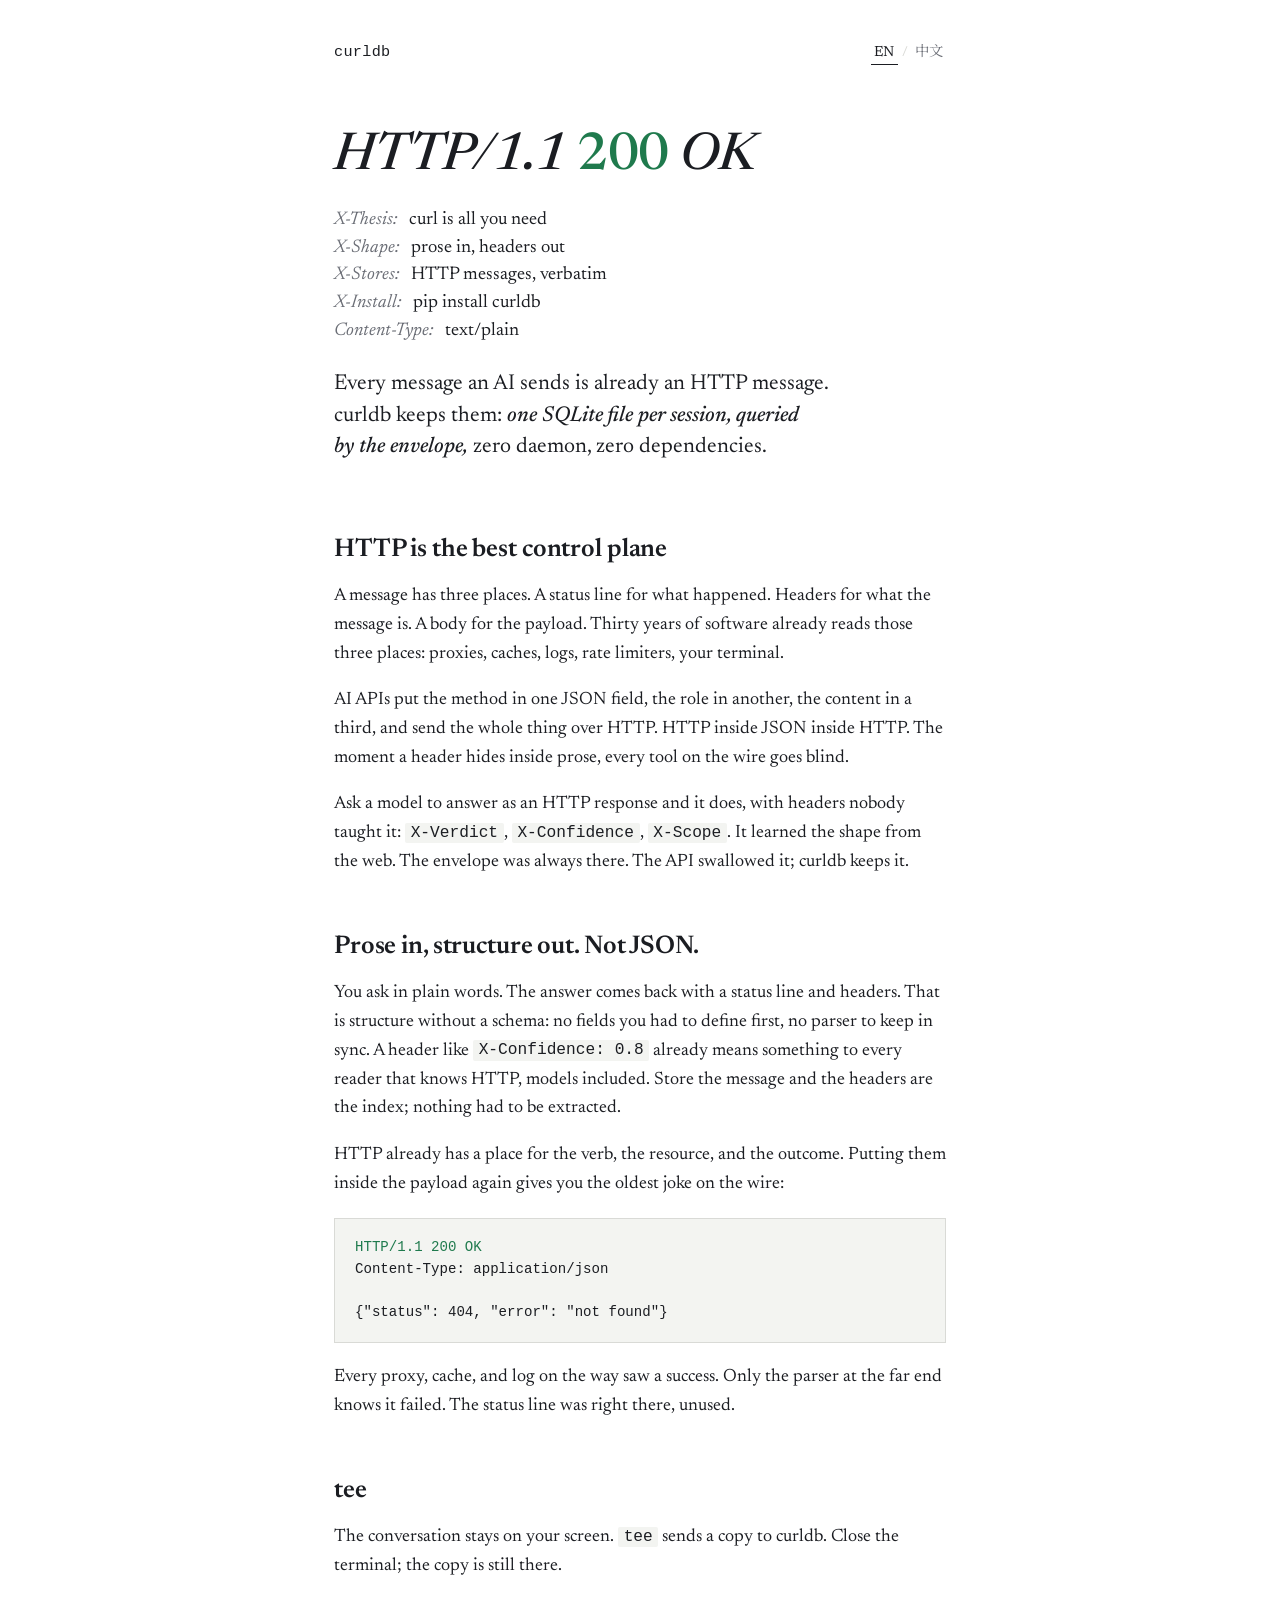
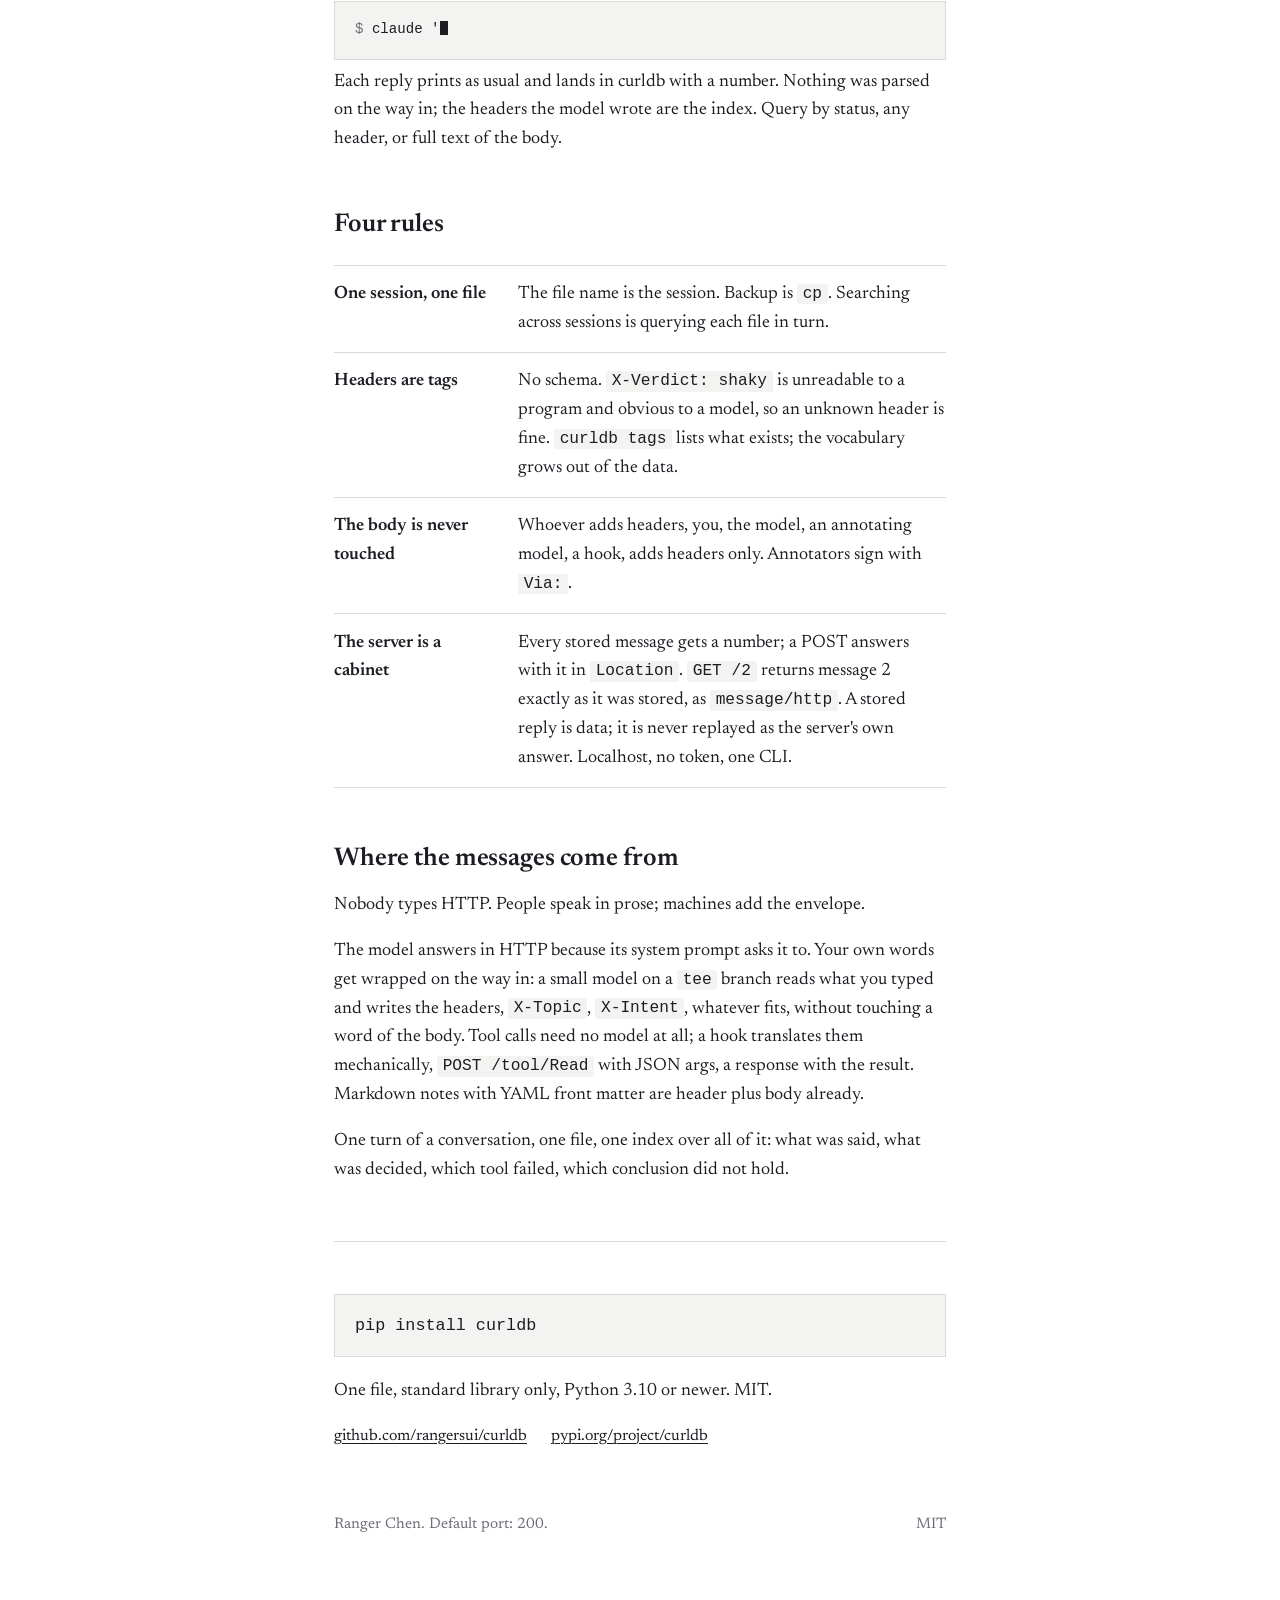
==== docs/index.html @ 44110324 "add landing page" ====
<!DOCTYPE html>
<html lang="en" data-lang="en">
<head>
<meta charset="utf-8">
<meta name="viewport" content="width=device-width, initial-scale=1">
<title>curldb</title>
<meta name="description" content="curldb stores HTTP messages verbatim. One SQLite file per session, zero daemon, zero dependencies. curl is all you need.">
<link rel="preconnect" href="https://fonts.googleapis.com">
<link rel="preconnect" href="https://fonts.gstatic.com" crossorigin>
<link rel="stylesheet" href="https://fonts.googleapis.com/css2?family=Newsreader:ital,opsz,wght@0,6..72,400;0,6..72,500;0,6..72,600;1,6..72,400;1,6..72,500&family=Noto+Serif+SC:wght@400;600&display=swap">
<script>
  (function () {
    var saved = null;
    try { saved = localStorage.getItem("curldb-lang"); } catch (e) {}
    var lang = saved || ((navigator.language || "").toLowerCase().indexOf("zh") === 0 ? "zh" : "en");
    document.documentElement.setAttribute("data-lang", lang);
    document.documentElement.setAttribute("lang", lang === "zh" ? "zh-CN" : "en");
  })();
</script>
<style>
  :root {
    --paper: #FFFFFF;
    --ink: #1B1D22;
    --muted: #6B6E76;
    --rule: #D9DAD6;
    --ok: #1F7A4D;
    --code-bg: #F3F4F1;
    --serif: "Newsreader", "Noto Serif SC", "Source Han Serif SC", "Songti SC", "SimSun", Georgia, "Times New Roman", serif;
    --mono: ui-monospace, "SFMono-Regular", Menlo, Consolas, "Liberation Mono", monospace;
  }
  @media (prefers-color-scheme: dark) {
    :root:not([data-theme="light"]) {
      --paper: #14161A;
      --ink: #E8E6E1;
      --muted: #9A9DA5;
      --rule: #2A2D33;
      --ok: #62C08F;
      --code-bg: #1C1F24;
    }
  }
  :root[data-theme="dark"] {
    --paper: #14161A;
    --ink: #E8E6E1;
    --muted: #9A9DA5;
    --rule: #2A2D33;
    --ok: #62C08F;
    --code-bg: #1C1F24;
  }

  * { box-sizing: border-box; }
  html { background: var(--paper); }
  body {
    margin: 0;
    background: var(--paper);
    color: var(--ink);
    font-family: var(--serif);
    font-size: 1.125rem;
    line-height: 1.6;
    font-optical-sizing: auto;
  }
  a { color: inherit; text-decoration-thickness: 1px; text-underline-offset: 0.18em; }
  a:hover { color: var(--ok); }
  :focus-visible { outline: 2px solid var(--ok); outline-offset: 3px; }

  [data-lang="en"] [data-lang="zh"] { display: none; }
  [data-lang="zh"] [data-lang="en"] { display: none; }
  [data-lang="zh"] body { line-height: 1.85; }

  .page {
    max-width: 66ch;
    margin: 0 auto;
    padding: 2.5rem 1.5rem 5rem;
  }

  header.top {
    display: flex;
    justify-content: space-between;
    align-items: baseline;
    gap: 1rem;
    margin-bottom: 4rem;
  }
  .brand {
    font-family: var(--mono);
    font-size: 0.95rem;
    letter-spacing: 0.02em;
  }
  .lang {
    display: flex;
    gap: 0.25rem;
    font-size: 0.9rem;
  }
  .lang button {
    font: inherit;
    font-family: var(--serif);
    background: none;
    border: 0;
    border-bottom: 1px solid transparent;
    color: var(--muted);
    padding: 0 0.2rem;
    cursor: pointer;
  }
  .lang button[aria-pressed="true"] {
    color: var(--ink);
    border-bottom-color: var(--ink);
  }
  .lang span { color: var(--rule); }

  /* The hero is an HTTP response, set in serif. */
  .response {
    margin: 0 0 4.5rem;
  }
  .response .status {
    font-style: italic;
    font-weight: 500;
    font-size: clamp(2rem, 6vw, 3.25rem);
    line-height: 1.1;
    letter-spacing: -0.01em;
    margin: 0 0 1.25rem;
    text-wrap: balance;
  }
  .response .status .code { color: var(--ok); font-style: normal; font-variant-numeric: tabular-nums; }
  .response .headers {
    margin: 0;
    padding: 0;
    list-style: none;
    font-size: 1.15rem;
    line-height: 1.5;
  }
  .response .headers li { display: flex; gap: 0.6em; flex-wrap: wrap; }
  .response .headers .name { color: var(--muted); font-style: italic; }
  .response .headers .name::after { content: ":"; }
  .response .blank { height: 1.4em; }
  .response .body {
    font-size: 1.35rem;
    line-height: 1.45;
    margin: 0;
    text-wrap: balance;
  }
  .response .body em { font-style: italic; font-weight: 500; }

  h2 {
    font-weight: 600;
    font-size: 1.6rem;
    line-height: 1.2;
    letter-spacing: -0.005em;
    margin: 3.5rem 0 1rem;
    text-wrap: balance;
  }
  p { margin: 0 0 1.1rem; }
  p.note { color: var(--muted); font-size: 1rem; }

  pre {
    font-family: var(--mono);
    font-size: 0.88rem;
    line-height: 1.55;
    background: var(--code-bg);
    border: 1px solid var(--rule);
    padding: 1.1rem 1.25rem;
    margin: 1.25rem 0;
    overflow-x: auto;
    tab-size: 4;
  }
  pre .p { color: var(--muted); }
  pre .ok { color: var(--ok); }

  /* Terminal demo: typed on first sight, scrolls like a real one. */
  pre.terminal {
    max-height: 22rem;
    overflow-y: auto;
    overflow-x: hidden;
    white-space: pre-wrap;
    overflow-wrap: anywhere;
    margin-bottom: 0.5rem;
    scrollbar-width: none;
  }
  pre.terminal::-webkit-scrollbar { display: none; }
  pre.terminal .cmd .p { color: var(--muted); }
  pre.terminal .cursor {
    display: inline-block;
    width: 0.55em;
    height: 1.05em;
    background: var(--ink);
    vertical-align: -0.15em;
    margin-left: 0.05em;
    animation: blink 1s steps(1) infinite;
  }
  @keyframes blink { 50% { opacity: 0; } }
  button.replay {
    font: inherit;
    font-family: var(--mono);
    font-size: 0.8rem;
    color: var(--muted);
    background: none;
    border: 0;
    padding: 0;
    cursor: pointer;
    text-decoration: underline;
    text-underline-offset: 0.2em;
  }
  button.replay:hover { color: var(--ok); }
  @media (prefers-reduced-motion: reduce) {
    pre.terminal .cursor { animation: none; }
  }
  code {
    font-family: var(--mono);
    font-size: 0.9em;
    background: var(--code-bg);
    padding: 0.08em 0.35em;
    border-radius: 2px;
  }
  pre code { background: none; padding: 0; font-size: inherit; }

  dl { margin: 1.5rem 0 0; padding: 0; }
  dl div {
    display: grid;
    grid-template-columns: minmax(10ch, 16ch) 1fr;
    gap: 0 1.5rem;
    padding: 0.9rem 0;
    border-top: 1px solid var(--rule);
  }
  dl div:last-child { border-bottom: 1px solid var(--rule); }
  dt { font-weight: 600; margin: 0; }
  dd { margin: 0; color: var(--ink); }
  @media (max-width: 30rem) {
    dl div { grid-template-columns: 1fr; gap: 0.25rem; }
  }

  .install {
    margin-top: 3.5rem;
    padding-top: 2rem;
    border-top: 1px solid var(--rule);
  }
  .install pre { font-size: 1.05rem; }
  .links { display: flex; flex-wrap: wrap; gap: 1.5rem; font-size: 1rem; margin-top: 1rem; }

  footer {
    margin-top: 4rem;
    color: var(--muted);
    font-size: 0.95rem;
    display: flex;
    justify-content: space-between;
    flex-wrap: wrap;
    gap: 1rem;
  }
</style>
</head>
<body>
<div class="page">

<header class="top">
  <div class="brand">curldb</div>
  <nav class="lang" aria-label="Language">
    <button type="button" data-set-lang="en" aria-pressed="true">EN</button>
    <span aria-hidden="true">/</span>
    <button type="button" data-set-lang="zh" aria-pressed="false">中文</button>
  </nav>
</header>

<!-- ============================ EN ============================ -->
<main data-lang="en">

<section class="response" aria-label="curldb in one HTTP response">
  <h1 class="status">HTTP/1.1 <span class="code">200</span> OK</h1>
  <ul class="headers">
    <li><span class="name">X-Thesis</span><span>curl is all you need</span></li>
    <li><span class="name">X-Shape</span><span>prose in, headers out</span></li>
    <li><span class="name">X-Stores</span><span>HTTP messages, verbatim</span></li>
    <li><span class="name">X-Install</span><span>pip install curldb</span></li>
    <li><span class="name">Content-Type</span><span>text/plain</span></li>
  </ul>
  <div class="blank"></div>
  <p class="body">Every message an AI sends is already an HTTP message. curldb keeps them: <em>one SQLite file per session, queried by the envelope,</em> zero daemon, zero dependencies.</p>
</section>

<h2>HTTP is the best control plane</h2>
<p>A message has three places. A status line for what happened. Headers for what the message is. A body for the payload. Thirty years of software already reads those three places: proxies, caches, logs, rate limiters, your terminal.</p>
<p>AI APIs put the method in one JSON field, the role in another, the content in a third, and send the whole thing over HTTP. HTTP inside JSON inside HTTP. The moment a header hides inside prose, every tool on the wire goes blind.</p>
<p>Ask a model to answer as an HTTP response and it does, with headers nobody taught it: <code>X-Verdict</code>, <code>X-Confidence</code>, <code>X-Scope</code>. It learned the shape from the web. The envelope was always there. The API swallowed it; curldb keeps it.</p>

<h2>Prose in, structure out. Not JSON.</h2>
<p>You ask in plain words. The answer comes back with a status line and headers. That is structure without a schema: no fields you had to define first, no parser to keep in sync. A header like <code>X-Confidence: 0.8</code> already means something to every reader that knows HTTP, models included. Store the message and the headers are the index; nothing had to be extracted.</p>
<p>HTTP already has a place for the verb, the resource, and the outcome. Putting them inside the payload again gives you the oldest joke on the wire:</p>
<pre><code><span class="ok">HTTP/1.1 200 OK</span>
Content-Type: application/json

{"status": 404, "error": "not found"}</code></pre>
<p>Every proxy, cache, and log on the way saw a success. Only the parser at the far end knows it failed. The status line was right there, unused.</p>

<h2>tee</h2>
<p>The conversation stays on your screen. <code>tee</code> sends a copy to curldb. Close the terminal; the copy is still there.</p>
<pre class="terminal" tabindex="0">$ claude 'how do I design a REST API for a todo app?' | tee /dev/tty | curldb add
HTTP/1.1 200 OK
X-Scope: design
X-Confidence: 0.8

Nouns, not verbs. /todos and /todos/42. POST creates, PATCH edits, DELETE removes. Let status codes carry the outcome.
#1 200 +2 headers

$ claude 'latest news on Rust async?' | tee /dev/tty | curldb add
HTTP/1.1 200 OK
X-Scope: news
X-Confidence: 0.6

Async closures stabilised. The runtime story is unchanged: pick one, stay on it.
#2 200 +2 headers

$ curldb query 'header:X-Scope=design'
      1  09-11 11:13   200   Nouns, not verbs. /todos and /todos/42. POST creates

$ curldb tags
  X-Scope: design(1) news(1)
  X-Confidence: 0.8(1) 0.6(1)
</pre>
<button type="button" class="replay" data-replay hidden><span data-lang="en">replay</span><span data-lang="zh">重放</span></button>
<p>Each reply prints as usual and lands in curldb with a number. Nothing was parsed on the way in; the headers the model wrote are the index. Query by status, any header, or full text of the body.</p>

<h2>Four rules</h2>
<dl>
  <div><dt>One session, one file</dt><dd>The file name is the session. Backup is <code>cp</code>. Searching across sessions is querying each file in turn.</dd></div>
  <div><dt>Headers are tags</dt><dd>No schema. <code>X-Verdict: shaky</code> is unreadable to a program and obvious to a model, so an unknown header is fine. <code>curldb tags</code> lists what exists; the vocabulary grows out of the data.</dd></div>
  <div><dt>The body is never touched</dt><dd>Whoever adds headers, you, the model, an annotating model, a hook, adds headers only. Annotators sign with <code>Via:</code>.</dd></div>
  <div><dt>The server is a cabinet</dt><dd>Every stored message gets a number; a POST answers with it in <code>Location</code>. <code>GET /2</code> returns message 2 exactly as it was stored, as <code>message/http</code>. A stored reply is data; it is never replayed as the server's own answer. Localhost, no token, one CLI.</dd></div>
</dl>

<h2>Where the messages come from</h2>
<p>Nobody types HTTP. People speak in prose; machines add the envelope.</p>
<p>The model answers in HTTP because its system prompt asks it to. Your own words get wrapped on the way in: a small model on a <code>tee</code> branch reads what you typed and writes the headers, <code>X-Topic</code>, <code>X-Intent</code>, whatever fits, without touching a word of the body. Tool calls need no model at all; a hook translates them mechanically, <code>POST /tool/Read</code> with JSON args, a response with the result. Markdown notes with YAML front matter are header plus body already.</p>
<p>One turn of a conversation, one file, one index over all of it: what was said, what was decided, which tool failed, which conclusion did not hold.</p>

<section class="install">
  <pre><code>pip install curldb</code></pre>
  <p>One file, standard library only, Python 3.10 or newer. MIT.</p>
  <div class="links">
    <a href="https://github.com/rangersui/curldb">github.com/rangersui/curldb</a>
    <a href="https://pypi.org/project/curldb/">pypi.org/project/curldb</a>
  </div>
</section>

</main>

<!-- ============================ ZH ============================ -->
<main data-lang="zh">

<section class="response" aria-label="用一条 HTTP response 说明 curldb">
  <h1 class="status">HTTP/1.1 <span class="code">200</span> OK</h1>
  <ul class="headers">
    <li><span class="name">X-Thesis</span><span>curl is all you need</span></li>
    <li><span class="name">X-Shape</span><span>prose in, headers out</span></li>
    <li><span class="name">X-Stores</span><span>HTTP 消息,原样</span></li>
    <li><span class="name">X-Install</span><span>pip install curldb</span></li>
    <li><span class="name">Content-Type</span><span>text/plain</span></li>
  </ul>
  <div class="blank"></div>
  <p class="body">AI 发出的每条消息本来就是一条 HTTP 消息。curldb 把它们留下来:<em>一个 session 一个 SQLite 文件,按信封查,</em>零进程,零依赖。</p>
</section>

<h2>HTTP 是最好的控制面</h2>
<p>一条消息有三个位置。状态行说发生了什么,header 说这条消息是什么,body 是载荷。三十年的软件都认得这三个位置:代理、缓存、日志、限流器、你的终端。</p>
<p>AI API 把方法放进一个 JSON 字段,角色放进另一个,内容放进第三个,再整个用 HTTP 发出去。HTTP 里套 JSON 再套 HTTP。header 一旦藏进正文,线上的每个工具都瞎了。</p>
<p>让模型用 HTTP response 回答,它就会,还带着没人教过它的 header:<code>X-Verdict</code>、<code>X-Confidence</code>、<code>X-Scope</code>。它从整个 web 学会了这个形状。信封一直都在,API 把它吞了,curldb 把它留下。</p>

<h2>进去是白话,出来是结构。不是 JSON。</h2>
<p>你用白话问,回答带着状态行和 header 回来。这是没有 schema 的结构:不用先定义字段,不用维护解析器。<code>X-Confidence: 0.8</code> 这样一行,每个懂 HTTP 的读者一看就明白,模型也算。把消息存下来,header 就是索引,什么都不用抽取。</p>
<p>动词、资源、结果,HTTP 里本来就各有各的位置。再往 payload 里塞一遍,就是线上最老的那个笑话:</p>
<pre><code><span class="ok">HTTP/1.1 200 OK</span>
Content-Type: application/json

{"status": 404, "error": "not found"}</code></pre>
<p>一路上的代理、缓存、日志看到的都是成功,只有最末端那个解析器知道失败了。状态行就在那,没人用。</p>

<h2>tee</h2>
<p>对话照常在你屏幕上。<code>tee</code> 分一份给 curldb。关掉终端,那一份还在。</p>
<pre class="terminal" tabindex="0">$ claude 'how do I design a REST API for a todo app?' | tee /dev/tty | curldb add
HTTP/1.1 200 OK
X-Scope: design
X-Confidence: 0.8

Nouns, not verbs. /todos and /todos/42. POST creates, PATCH edits, DELETE removes. Let status codes carry the outcome.
#1 200 +2 headers

$ claude 'latest news on Rust async?' | tee /dev/tty | curldb add
HTTP/1.1 200 OK
X-Scope: news
X-Confidence: 0.6

Async closures stabilised. The runtime story is unchanged: pick one, stay on it.
#2 200 +2 headers

$ curldb query 'header:X-Scope=design'
      1  09-11 11:13   200   Nouns, not verbs. /todos and /todos/42. POST creates

$ curldb tags
  X-Scope: design(1) news(1)
  X-Confidence: 0.8(1) 0.6(1)
</pre>
<button type="button" class="replay" data-replay hidden><span data-lang="en">replay</span><span data-lang="zh">重放</span></button>
<p>每条回答照常打印出来,同时进了 curldb,拿到一个编号。进去的路上什么都没解析,模型自己写的 header 就是索引。按 status、任意 header、body 全文查。</p>

<h2>四条规矩</h2>
<dl>
  <div><dt>一个 session 一个文件</dt><dd>文件名就是 session。备份是 <code>cp</code>。跨 session 查就是对每个文件各查一遍。</dd></div>
  <div><dt>header 是 tag</dt><dd>没有 schema。<code>X-Verdict: shaky</code> 程序读不懂,模型一看就懂,所以没见过的 header 也没关系。<code>curldb tags</code> 列出库里有什么,词表从数据里长出来。</dd></div>
  <div><dt>body 永远原样</dt><dd>加 header 的人,你、模型、标注模型、hook,只加 header。标注者用 <code>Via:</code> 留名。</dd></div>
  <div><dt>server 是档案柜</dt><dd>每条存进去的消息有一个编号,POST 的回复在 <code>Location</code> 里告诉你。<code>GET /2</code> 取回第 2 条,和存进去时一个字节不差,类型是 <code>message/http</code>。存的回答是数据,永远不当 server 自己的回答回放。只绑 localhost,没有 token,一个 CLI。</dd></div>
</dl>

<h2>消息从哪来</h2>
<p>没人手写 HTTP。人说人话,信封机器来套。</p>
<p>模型用 HTTP 回答,因为 system prompt 要求它这么做。你自己的话在进门的路上被套上信封:<code>tee</code> 分出一支给一个小模型,它读你打的字、写 header,<code>X-Topic</code>、<code>X-Intent</code>,合适什么写什么,body 一个字不碰。工具调用连模型都不用,一个 hook 机械翻译,<code>POST /tool/Read</code> 带 JSON 参数,response 带结果。带 YAML front matter 的 markdown 笔记,本来就是 header 加 body。</p>
<p>一段对话,一个文件,一个索引盖住全部:说了什么,定了什么,哪个工具失败了,哪个结论没站住。</p>

<section class="install">
  <pre><code>pip install curldb</code></pre>
  <p>一个文件,只用标准库,Python 3.10 以上。MIT。</p>
  <div class="links">
    <a href="https://github.com/rangersui/curldb">github.com/rangersui/curldb</a>
    <a href="https://pypi.org/project/curldb/">pypi.org/project/curldb</a>
  </div>
</section>

</main>

<footer>
  <span data-lang="en">Ranger Chen. Default port: 200.</span>
  <span data-lang="zh">Ranger Chen。默认端口:200。</span>
  <span>MIT</span>
</footer>

</div>
<script>
  (function () {
    var root = document.documentElement;
    var buttons = document.querySelectorAll("[data-set-lang]");
    function apply(lang) {
      root.setAttribute("data-lang", lang);
      root.setAttribute("lang", lang === "zh" ? "zh-CN" : "en");
      for (var i = 0; i < buttons.length; i++) {
        buttons[i].setAttribute("aria-pressed", buttons[i].getAttribute("data-set-lang") === lang ? "true" : "false");
      }
      try { localStorage.setItem("curldb-lang", lang); } catch (e) {}
    }
    for (var i = 0; i < buttons.length; i++) {
      buttons[i].addEventListener("click", function () { apply(this.getAttribute("data-set-lang")); });
    }
    apply(root.getAttribute("data-lang") || "en");
  })();

  // Terminal demo. The static transcript is the source; with motion
  // allowed it is retyped command by command the first time it scrolls
  // into view, and can be replayed. Without JS or with reduced motion the
  // transcript stays as written.
  (function () {
    var reduce = window.matchMedia && window.matchMedia("(prefers-reduced-motion: reduce)").matches;
    var terminals = document.querySelectorAll("pre.terminal");

    function classify(line) {
      if (line.indexOf("$ ") === 0) return "cmd";
      if (/^HTTP\/1\.1 [23]\d\d/.test(line)) return "ok";
      return "out";
    }

    function lineNode(pre, line, cls) {
      var span = document.createElement("span");
      span.className = cls;
      if (cls === "cmd") {
        var p = document.createElement("span");
        p.className = "p";
        p.textContent = "$";
        span.appendChild(p);
        span.appendChild(document.createTextNode(line.slice(1)));
      } else {
        span.textContent = line;
      }
      pre.appendChild(span);
      pre.appendChild(document.createTextNode("\n"));
      pre.scrollTop = pre.scrollHeight;
      return span;
    }

    function renderStatic(pre, lines) {
      pre.textContent = "";
      for (var i = 0; i < lines.length; i++) lineNode(pre, lines[i], classify(lines[i]));
    }

    function play(pre, lines, done) {
      if (pre.dataset.playing === "1") return;
      pre.dataset.playing = "1";
      pre.textContent = "";
      pre.scrollTop = 0;
      var cursor = document.createElement("span");
      cursor.className = "cursor";
      var i = 0;

      function finish() {
        pre.appendChild(cursor);
        pre.dataset.playing = "0";
        if (done) done();
      }

      function typeCommand(line, cb) {
        var span = document.createElement("span");
        span.className = "cmd";
        var p = document.createElement("span");
        p.className = "p";
        p.textContent = "$";
        span.appendChild(p);
        var text = document.createTextNode(" ");
        span.appendChild(text);
        pre.appendChild(span);
        pre.appendChild(cursor);
        var k = 2;
        (function tick() {
          if (k < line.length) {
            text.data += line.charAt(k++);
            pre.scrollTop = pre.scrollHeight;
            setTimeout(tick, 28 + Math.random() * 45);
          } else {
            setTimeout(function () {
              pre.removeChild(cursor);
              pre.appendChild(document.createTextNode("\n"));
              cb();
            }, 380);
          }
        })();
      }

      function next() {
        if (i >= lines.length) { finish(); return; }
        var line = lines[i++];
        var cls = classify(line);
        if (cls === "cmd") {
          setTimeout(function () { typeCommand(line, next); }, i === 1 ? 300 : 700);
        } else {
          lineNode(pre, line, cls);
          setTimeout(next, line === "" ? 140 : 55);
        }
      }
      next();
    }

    Array.prototype.forEach.call(terminals, function (pre) {
      var lines = pre.textContent.replace(/\n$/, "").split("\n");
      var replay = pre.nextElementSibling;
      if (!(replay && replay.hasAttribute("data-replay"))) replay = null;
      renderStatic(pre, lines);
      if (reduce) return;

      function run() {
        play(pre, lines, function () { if (replay) replay.hidden = false; });
      }
      if (replay) replay.addEventListener("click", function () { replay.hidden = true; run(); });

      if ("IntersectionObserver" in window) {
        var seen = false;
        var io = new IntersectionObserver(function (entries) {
          entries.forEach(function (entry) {
            if (entry.isIntersecting && !seen) { seen = true; io.disconnect(); run(); }
          });
        }, { threshold: 0.35 });
        io.observe(pre);
      } else {
        run();
      }
    });
  })();
</script>
</body>
</html>
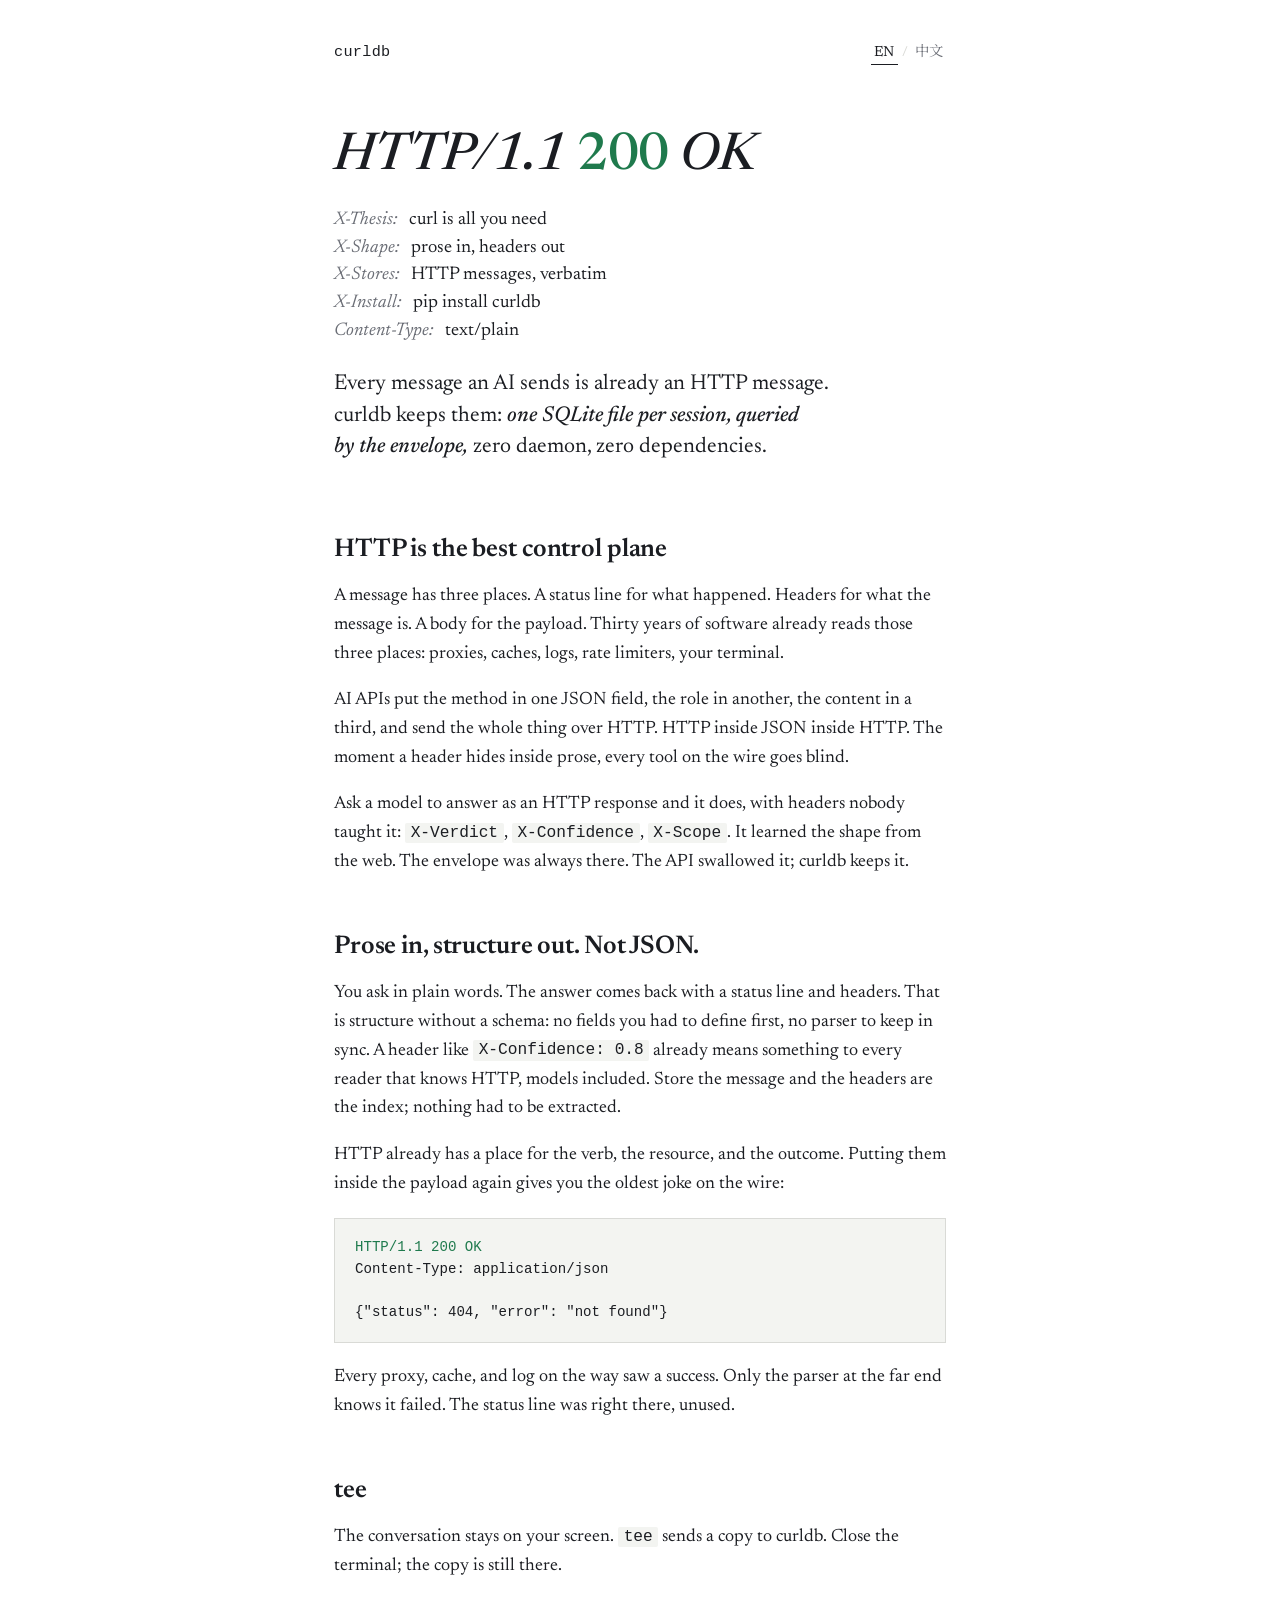
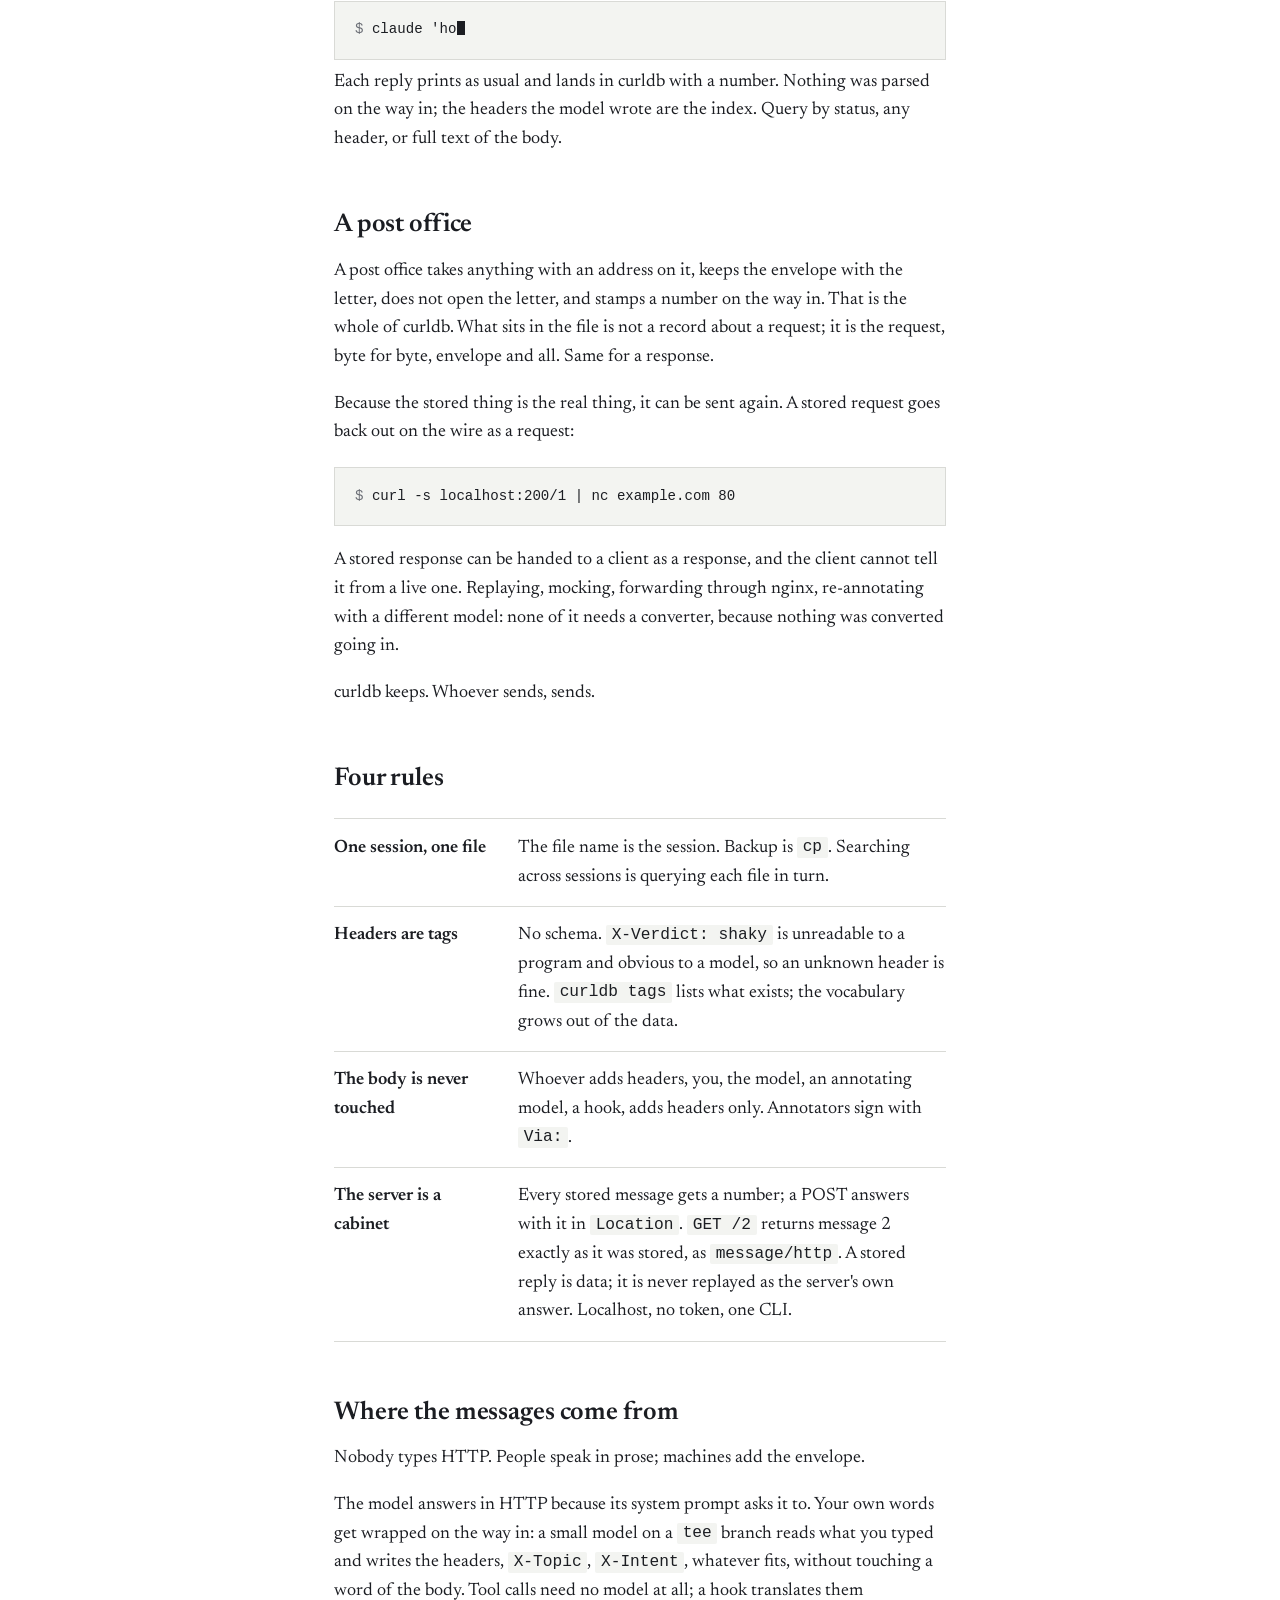
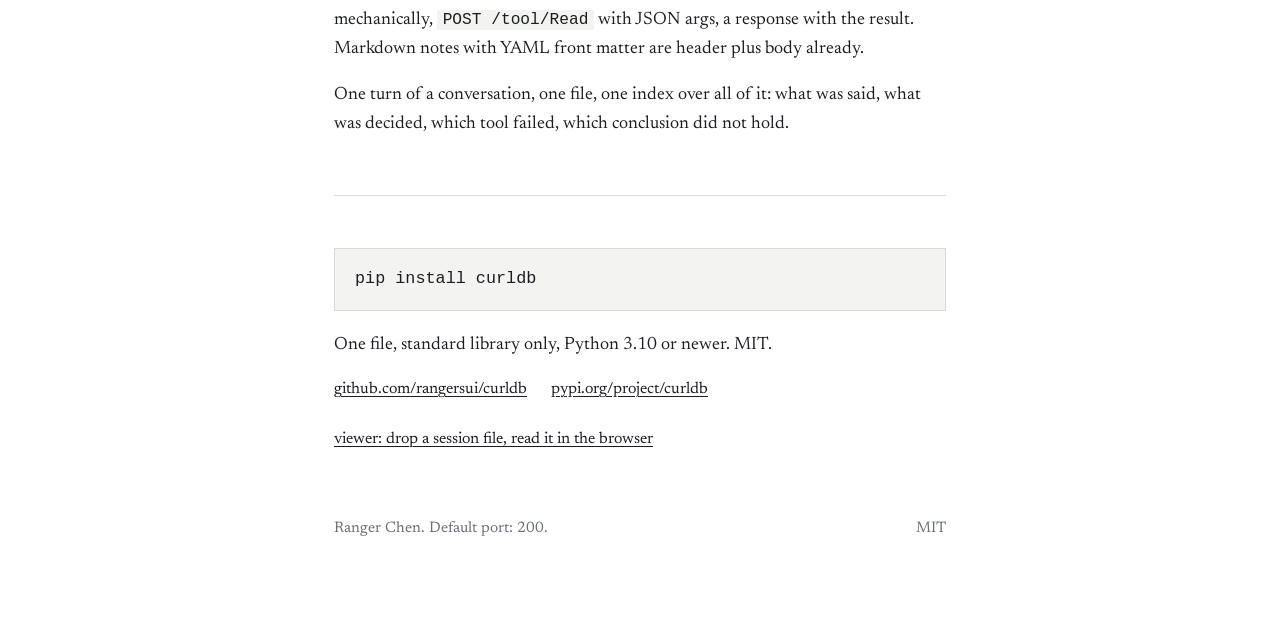
==== commit 15d5efcb: "add viewer and routes" ====
--- a/docs/index.html
+++ b/docs/index.html
@@ -314,6 +314,13 @@
 <button type="button" class="replay" data-replay hidden><span data-lang="en">replay</span><span data-lang="zh">重放</span></button>
 <p>Each reply prints as usual and lands in curldb with a number. Nothing was parsed on the way in; the headers the model wrote are the index. Query by status, any header, or full text of the body.</p>
 
+<h2>A post office</h2>
+<p>A post office takes anything with an address on it, keeps the envelope with the letter, does not open the letter, and stamps a number on the way in. That is the whole of curldb. What sits in the file is not a record about a request; it is the request, byte for byte, envelope and all. Same for a response.</p>
+<p>Because the stored thing is the real thing, it can be sent again. A stored request goes back out on the wire as a request:</p>
+<pre><code><span class="p">$</span> curl -s localhost:200/1 | nc example.com 80</code></pre>
+<p>A stored response can be handed to a client as a response, and the client cannot tell it from a live one. Replaying, mocking, forwarding through nginx, re-annotating with a different model: none of it needs a converter, because nothing was converted going in.</p>
+<p>curldb keeps. Whoever sends, sends.</p>
+
 <h2>Four rules</h2>
 <dl>
   <div><dt>One session, one file</dt><dd>The file name is the session. Backup is <code>cp</code>. Searching across sessions is querying each file in turn.</dd></div>
@@ -333,6 +340,7 @@
   <div class="links">
     <a href="https://github.com/rangersui/curldb">github.com/rangersui/curldb</a>
     <a href="https://pypi.org/project/curldb/">pypi.org/project/curldb</a>
+    <a href="viewer.html">viewer: drop a session file, read it in the browser</a>
   </div>
 </section>
 
@@ -396,6 +404,13 @@
 <button type="button" class="replay" data-replay hidden><span data-lang="en">replay</span><span data-lang="zh">重放</span></button>
 <p>每条回答照常打印出来,同时进了 curldb,拿到一个编号。进去的路上什么都没解析,模型自己写的 header 就是索引。按 status、任意 header、body 全文查。</p>
 
+<h2>一个邮局</h2>
+<p>邮局做的事:收下任何写了地址的东西,信封和信一起留着,不拆信,进门时盖个编号。curldb 全部就是这个。文件里躺着的不是「关于某个请求的记录」,是那个请求本身,一个字节不差,连信封带内容。response 也一样。</p>
+<p>存的既然是本体,就能再寄一次。一条存下来的请求,原样推回线上就还是一条请求:</p>
+<pre><code><span class="p">$</span> curl -s localhost:200/1 | nc example.com 80</code></pre>
+<p>一条存下来的 response,交给某个客户端就是一条 response,客户端分不出它和现场的有什么区别。重放、mock、经 nginx 转发、换个模型重新标注:都不需要转换器,因为进来的时候什么都没转换。</p>
+<p>curldb 只管留着。谁要寄,谁寄。</p>
+
 <h2>四条规矩</h2>
 <dl>
   <div><dt>一个 session 一个文件</dt><dd>文件名就是 session。备份是 <code>cp</code>。跨 session 查就是对每个文件各查一遍。</dd></div>
@@ -415,6 +430,7 @@
   <div class="links">
     <a href="https://github.com/rangersui/curldb">github.com/rangersui/curldb</a>
     <a href="https://pypi.org/project/curldb/">pypi.org/project/curldb</a>
+    <a href="viewer.html">viewer:拖一个 session 文件进去,浏览器里直接看</a>
   </div>
 </section>
 
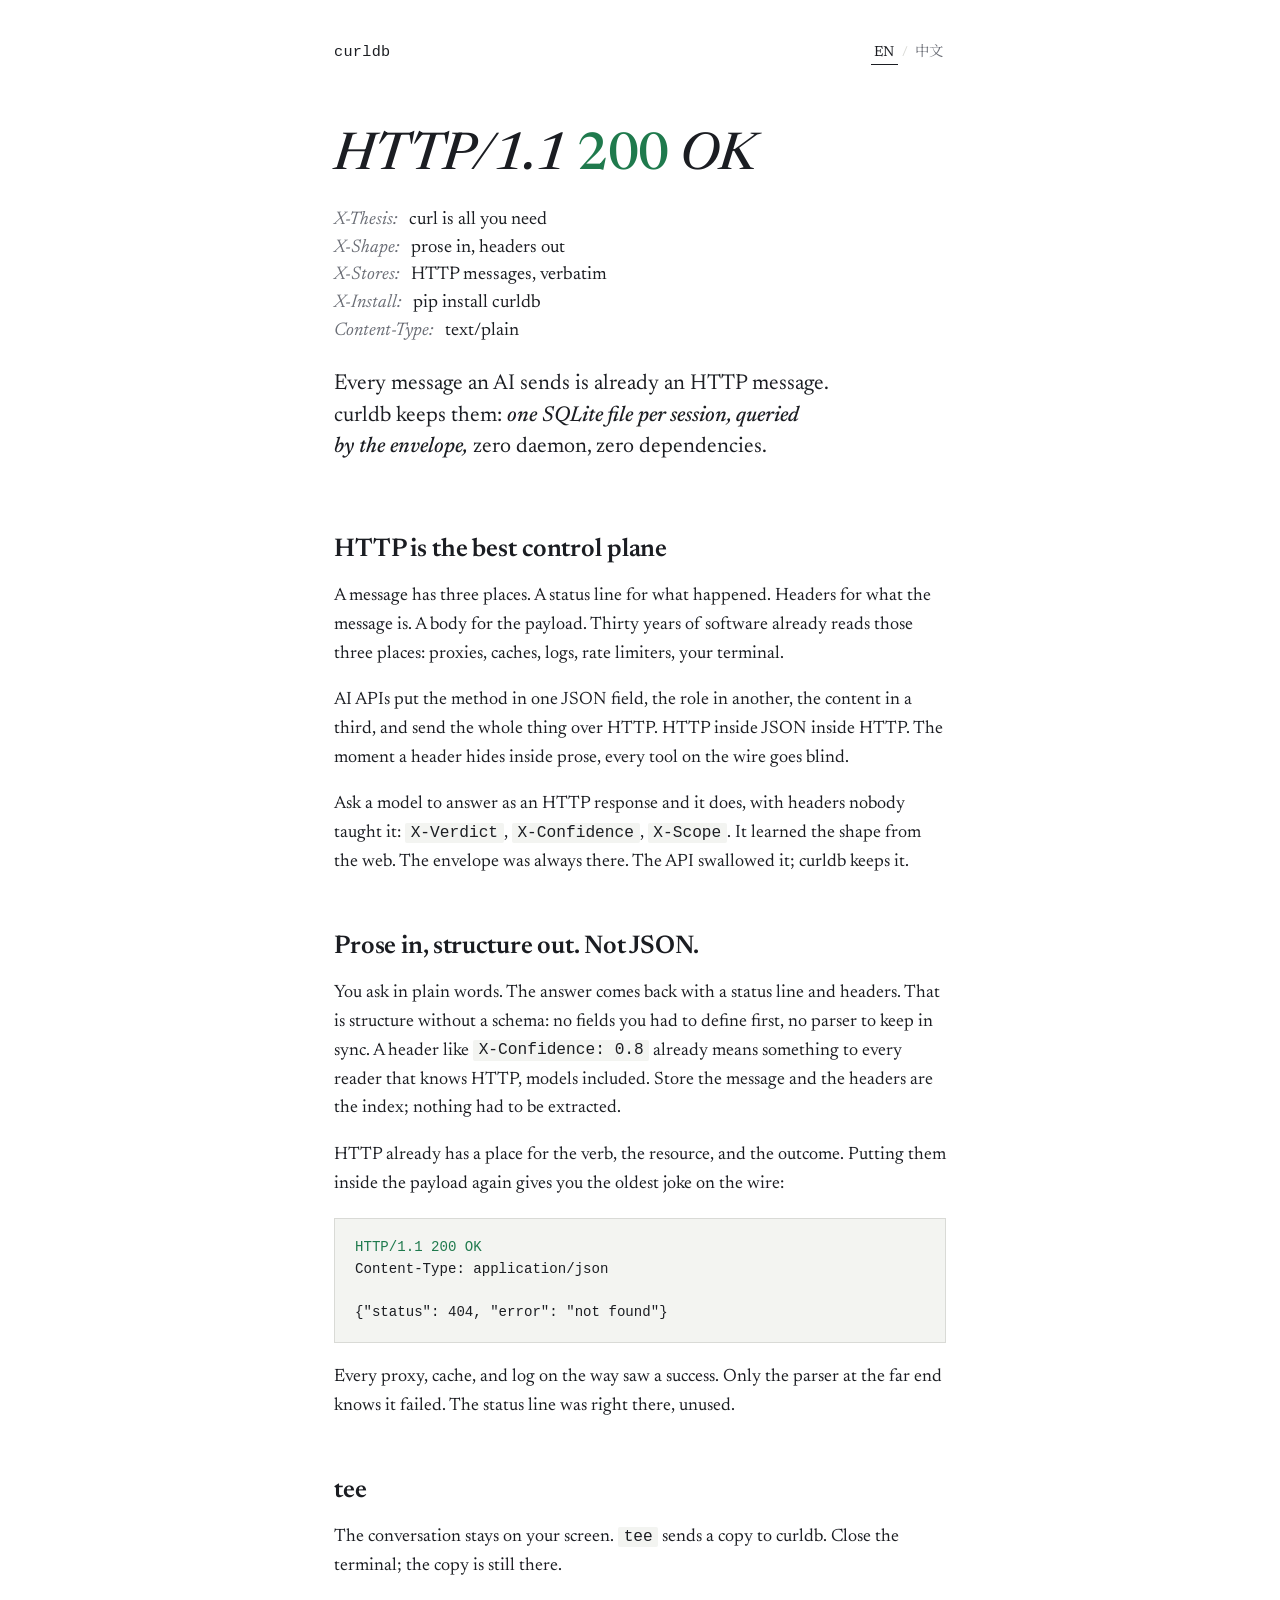
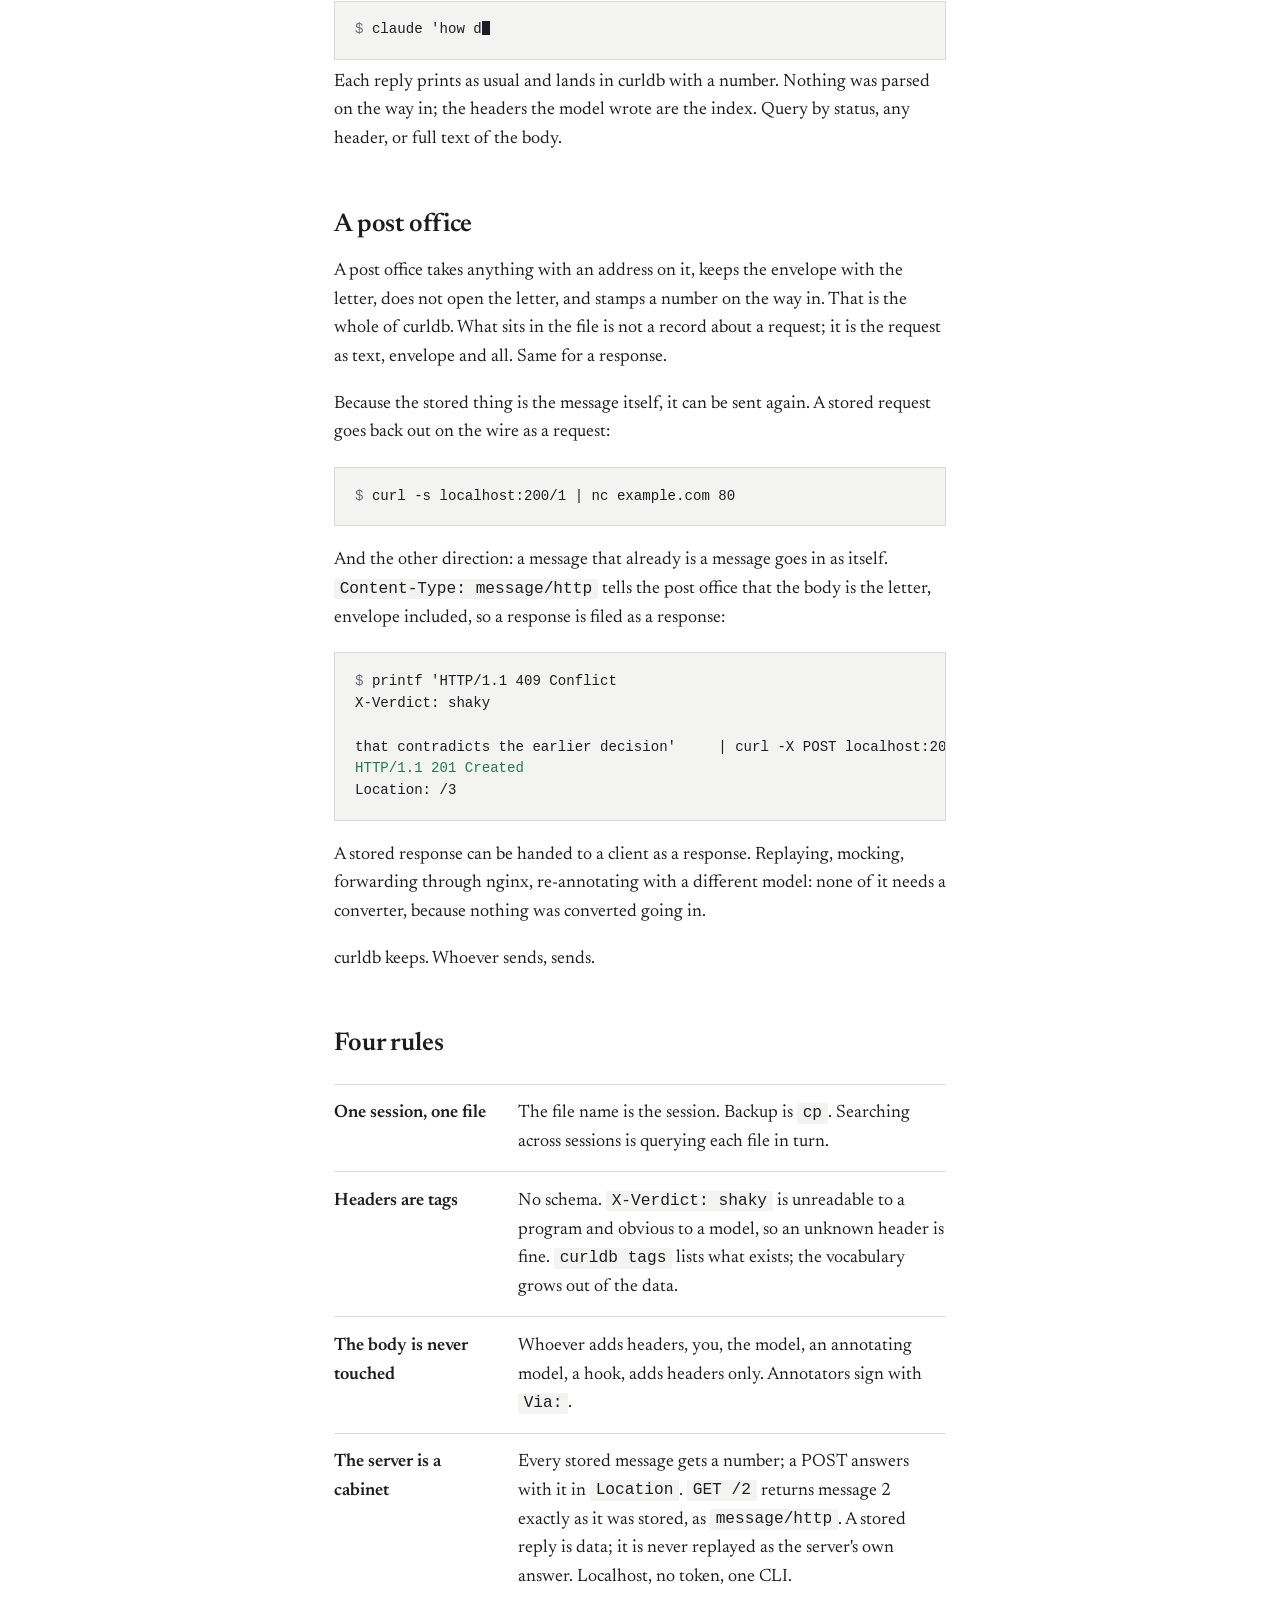
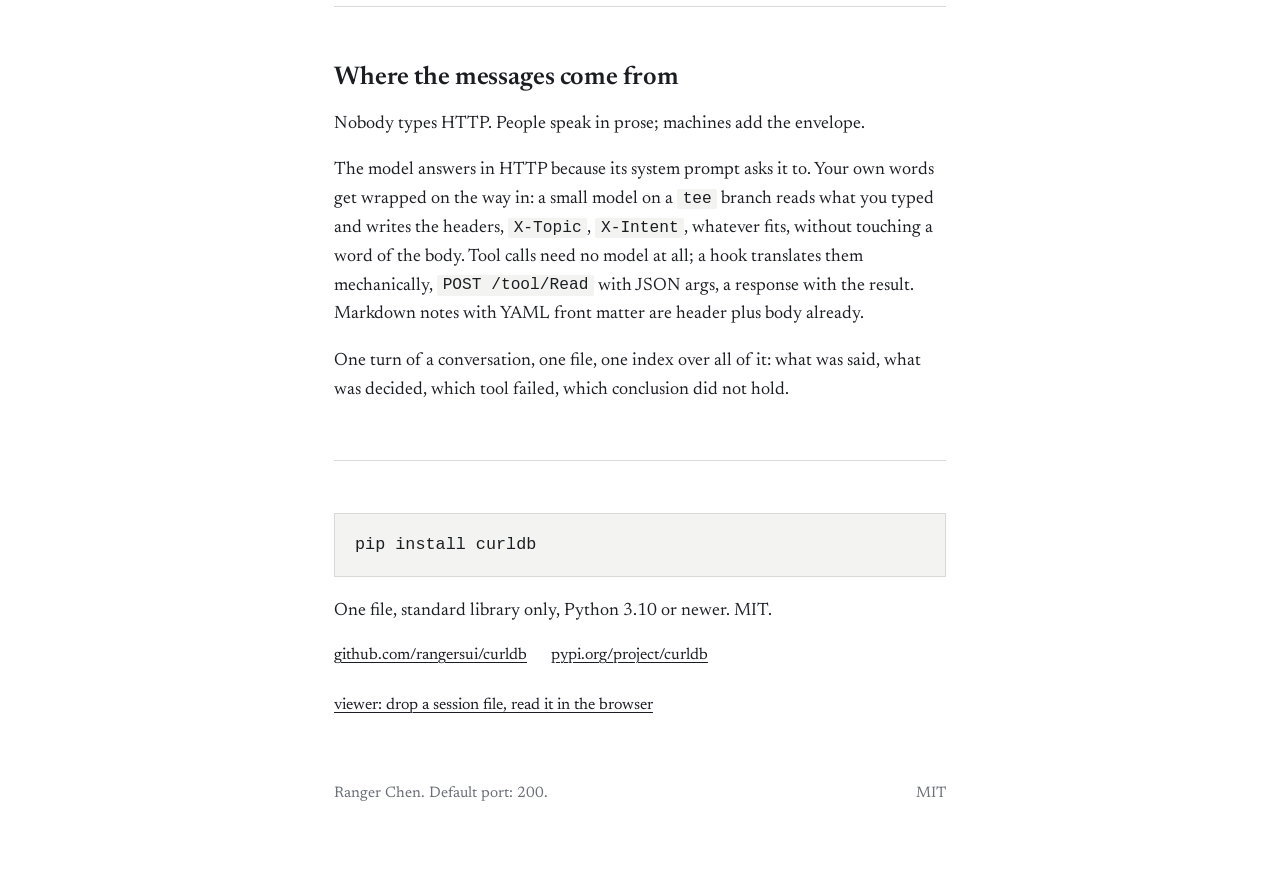
==== commit cf718df9: "add header" ====
--- a/docs/index.html
+++ b/docs/index.html
@@ -315,10 +315,17 @@
 <p>Each reply prints as usual and lands in curldb with a number. Nothing was parsed on the way in; the headers the model wrote are the index. Query by status, any header, or full text of the body.</p>
 
 <h2>A post office</h2>
-<p>A post office takes anything with an address on it, keeps the envelope with the letter, does not open the letter, and stamps a number on the way in. That is the whole of curldb. What sits in the file is not a record about a request; it is the request, byte for byte, envelope and all. Same for a response.</p>
-<p>Because the stored thing is the real thing, it can be sent again. A stored request goes back out on the wire as a request:</p>
+<p>A post office takes anything with an address on it, keeps the envelope with the letter, does not open the letter, and stamps a number on the way in. That is the whole of curldb. What sits in the file is not a record about a request; it is the request as text, envelope and all. Same for a response.</p>
+<p>Because the stored thing is the message itself, it can be sent again. A stored request goes back out on the wire as a request:</p>
 <pre><code><span class="p">$</span> curl -s localhost:200/1 | nc example.com 80</code></pre>
-<p>A stored response can be handed to a client as a response, and the client cannot tell it from a live one. Replaying, mocking, forwarding through nginx, re-annotating with a different model: none of it needs a converter, because nothing was converted going in.</p>
+<p>And the other direction: a message that already is a message goes in as itself. <code>Content-Type: message/http</code> tells the post office that the body is the letter, envelope included, so a response is filed as a response:</p>
+<pre><code><span class="p">$</span> printf 'HTTP/1.1 409 Conflict
+X-Verdict: shaky
+
+that contradicts the earlier decision'     | curl -X POST localhost:200/ -H 'Content-Type: message/http' --data-binary @-
+<span class="ok">HTTP/1.1 201 Created</span>
+Location: /3</code></pre>
+<p>A stored response can be handed to a client as a response. Replaying, mocking, forwarding through nginx, re-annotating with a different model: none of it needs a converter, because nothing was converted going in.</p>
 <p>curldb keeps. Whoever sends, sends.</p>
 
 <h2>Four rules</h2>
@@ -405,10 +412,17 @@
 <p>每条回答照常打印出来,同时进了 curldb,拿到一个编号。进去的路上什么都没解析,模型自己写的 header 就是索引。按 status、任意 header、body 全文查。</p>
 
 <h2>一个邮局</h2>
-<p>邮局做的事:收下任何写了地址的东西,信封和信一起留着,不拆信,进门时盖个编号。curldb 全部就是这个。文件里躺着的不是「关于某个请求的记录」,是那个请求本身,一个字节不差,连信封带内容。response 也一样。</p>
-<p>存的既然是本体,就能再寄一次。一条存下来的请求,原样推回线上就还是一条请求:</p>
+<p>邮局做的事:收下任何写了地址的东西,信封和信一起留着,不拆信,进门时盖个编号。curldb 全部就是这个。文件里躺着的不是「关于某个请求的记录」,是那个请求的文本,连信封带内容。response 也一样。</p>
+<p>存的既然是消息本身,就能再寄一次。一条存下来的请求,原样推回线上就还是一条请求:</p>
 <pre><code><span class="p">$</span> curl -s localhost:200/1 | nc example.com 80</code></pre>
-<p>一条存下来的 response,交给某个客户端就是一条 response,客户端分不出它和现场的有什么区别。重放、mock、经 nginx 转发、换个模型重新标注:都不需要转换器,因为进来的时候什么都没转换。</p>
+<p>反过来也一样:本身已经是消息的东西,按原样进。<code>Content-Type: message/http</code> 告诉邮局 body 就是那封信,连信封在内,所以一条 response 存进去还是 response:</p>
+<pre><code><span class="p">$</span> printf 'HTTP/1.1 409 Conflict
+X-Verdict: shaky
+
+that contradicts the earlier decision'     | curl -X POST localhost:200/ -H 'Content-Type: message/http' --data-binary @-
+<span class="ok">HTTP/1.1 201 Created</span>
+Location: /3</code></pre>
+<p>一条存下来的 response,交给某个客户端就是一条 response。重放、mock、经 nginx 转发、换个模型重新标注:都不需要转换器,因为进来的时候什么都没转换。</p>
 <p>curldb 只管留着。谁要寄,谁寄。</p>
 
 <h2>四条规矩</h2>
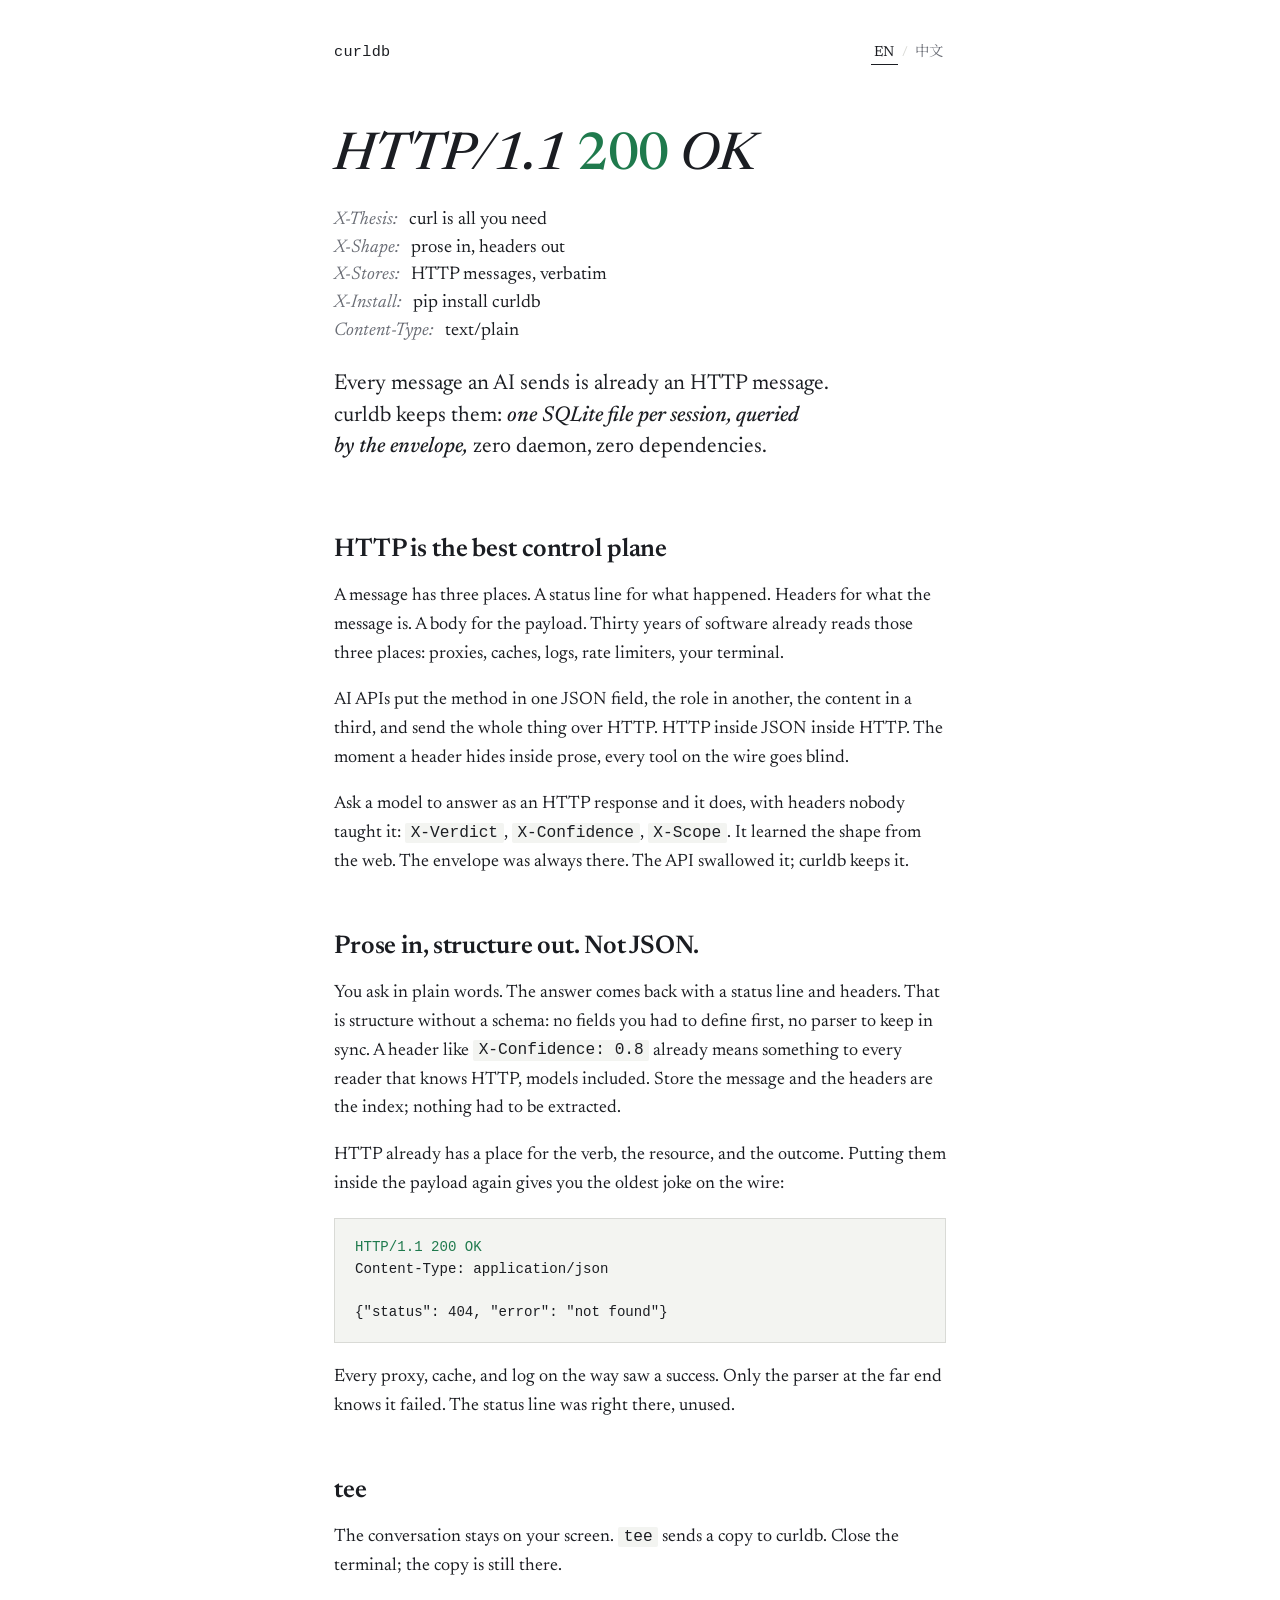
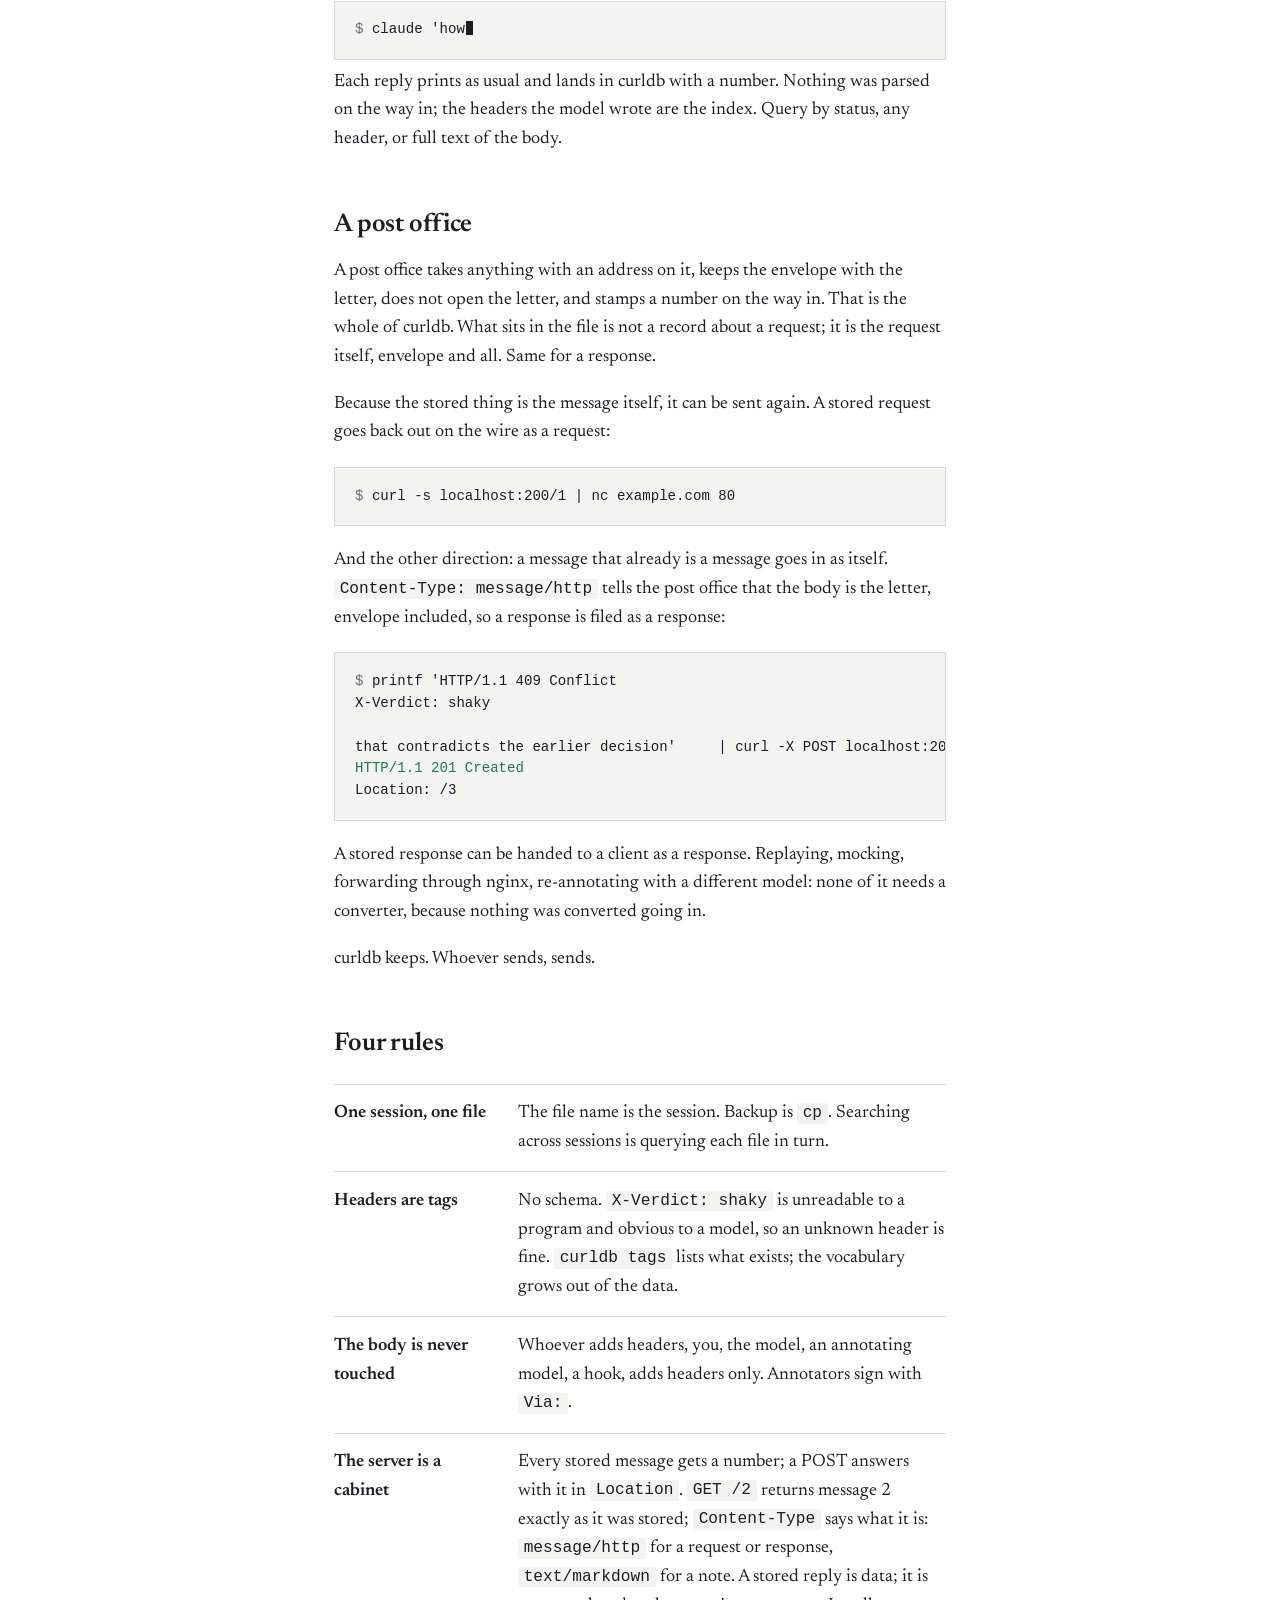
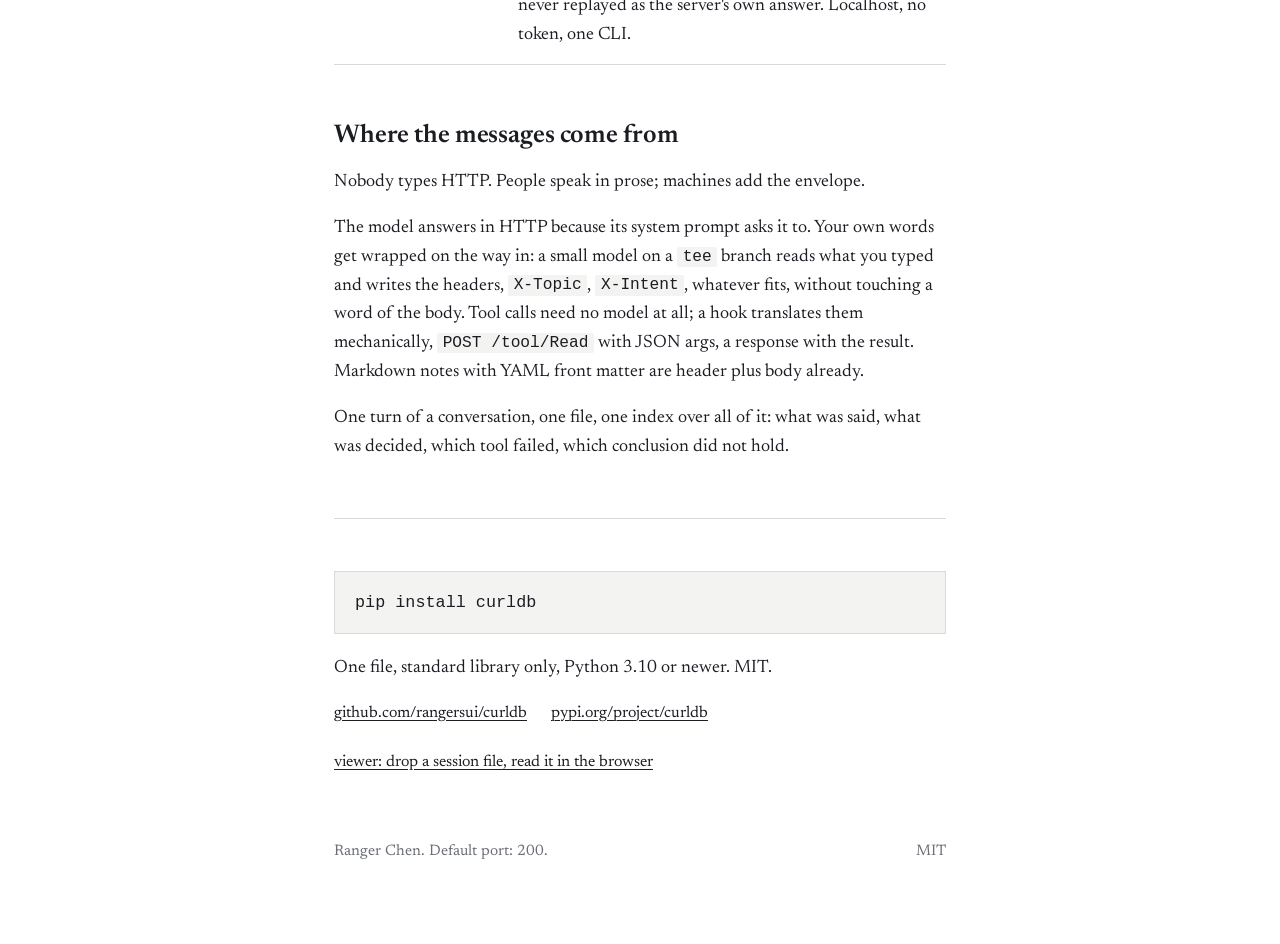
==== commit 945dc828: "support MIME types" ====
--- a/docs/index.html
+++ b/docs/index.html
@@ -315,7 +315,7 @@
 <p>Each reply prints as usual and lands in curldb with a number. Nothing was parsed on the way in; the headers the model wrote are the index. Query by status, any header, or full text of the body.</p>
 
 <h2>A post office</h2>
-<p>A post office takes anything with an address on it, keeps the envelope with the letter, does not open the letter, and stamps a number on the way in. That is the whole of curldb. What sits in the file is not a record about a request; it is the request as text, envelope and all. Same for a response.</p>
+<p>A post office takes anything with an address on it, keeps the envelope with the letter, does not open the letter, and stamps a number on the way in. That is the whole of curldb. What sits in the file is not a record about a request; it is the request itself, envelope and all. Same for a response.</p>
 <p>Because the stored thing is the message itself, it can be sent again. A stored request goes back out on the wire as a request:</p>
 <pre><code><span class="p">$</span> curl -s localhost:200/1 | nc example.com 80</code></pre>
 <p>And the other direction: a message that already is a message goes in as itself. <code>Content-Type: message/http</code> tells the post office that the body is the letter, envelope included, so a response is filed as a response:</p>
@@ -333,7 +333,7 @@
   <div><dt>One session, one file</dt><dd>The file name is the session. Backup is <code>cp</code>. Searching across sessions is querying each file in turn.</dd></div>
   <div><dt>Headers are tags</dt><dd>No schema. <code>X-Verdict: shaky</code> is unreadable to a program and obvious to a model, so an unknown header is fine. <code>curldb tags</code> lists what exists; the vocabulary grows out of the data.</dd></div>
   <div><dt>The body is never touched</dt><dd>Whoever adds headers, you, the model, an annotating model, a hook, adds headers only. Annotators sign with <code>Via:</code>.</dd></div>
-  <div><dt>The server is a cabinet</dt><dd>Every stored message gets a number; a POST answers with it in <code>Location</code>. <code>GET /2</code> returns message 2 exactly as it was stored, as <code>message/http</code>. A stored reply is data; it is never replayed as the server's own answer. Localhost, no token, one CLI.</dd></div>
+  <div><dt>The server is a cabinet</dt><dd>Every stored message gets a number; a POST answers with it in <code>Location</code>. <code>GET /2</code> returns message 2 exactly as it was stored; <code>Content-Type</code> says what it is: <code>message/http</code> for a request or response, <code>text/markdown</code> for a note. A stored reply is data; it is never replayed as the server's own answer. Localhost, no token, one CLI.</dd></div>
 </dl>
 
 <h2>Where the messages come from</h2>
@@ -412,7 +412,7 @@
 <p>每条回答照常打印出来,同时进了 curldb,拿到一个编号。进去的路上什么都没解析,模型自己写的 header 就是索引。按 status、任意 header、body 全文查。</p>
 
 <h2>一个邮局</h2>
-<p>邮局做的事:收下任何写了地址的东西,信封和信一起留着,不拆信,进门时盖个编号。curldb 全部就是这个。文件里躺着的不是「关于某个请求的记录」,是那个请求的文本,连信封带内容。response 也一样。</p>
+<p>邮局做的事:收下任何写了地址的东西,信封和信一起留着,不拆信,进门时盖个编号。curldb 全部就是这个。文件里躺着的不是「关于某个请求的记录」,是那个请求本身,连信封带内容。response 也一样。</p>
 <p>存的既然是消息本身,就能再寄一次。一条存下来的请求,原样推回线上就还是一条请求:</p>
 <pre><code><span class="p">$</span> curl -s localhost:200/1 | nc example.com 80</code></pre>
 <p>反过来也一样:本身已经是消息的东西,按原样进。<code>Content-Type: message/http</code> 告诉邮局 body 就是那封信,连信封在内,所以一条 response 存进去还是 response:</p>
@@ -430,7 +430,7 @@
   <div><dt>一个 session 一个文件</dt><dd>文件名就是 session。备份是 <code>cp</code>。跨 session 查就是对每个文件各查一遍。</dd></div>
   <div><dt>header 是 tag</dt><dd>没有 schema。<code>X-Verdict: shaky</code> 程序读不懂,模型一看就懂,所以没见过的 header 也没关系。<code>curldb tags</code> 列出库里有什么,词表从数据里长出来。</dd></div>
   <div><dt>body 永远原样</dt><dd>加 header 的人,你、模型、标注模型、hook,只加 header。标注者用 <code>Via:</code> 留名。</dd></div>
-  <div><dt>server 是档案柜</dt><dd>每条存进去的消息有一个编号,POST 的回复在 <code>Location</code> 里告诉你。<code>GET /2</code> 取回第 2 条,和存进去时一个字节不差,类型是 <code>message/http</code>。存的回答是数据,永远不当 server 自己的回答回放。只绑 localhost,没有 token,一个 CLI。</dd></div>
+  <div><dt>server 是档案柜</dt><dd>每条存进去的消息有一个编号,POST 的回复在 <code>Location</code> 里告诉你。<code>GET /2</code> 取回第 2 条,和存进去时一样;<code>Content-Type</code> 说明它是什么:request 和 response 是 <code>message/http</code>,note 是 <code>text/markdown</code>。存的回答是数据,永远不当 server 自己的回答回放。只绑 localhost,没有 token,一个 CLI。</dd></div>
 </dl>
 
 <h2>消息从哪来</h2>
